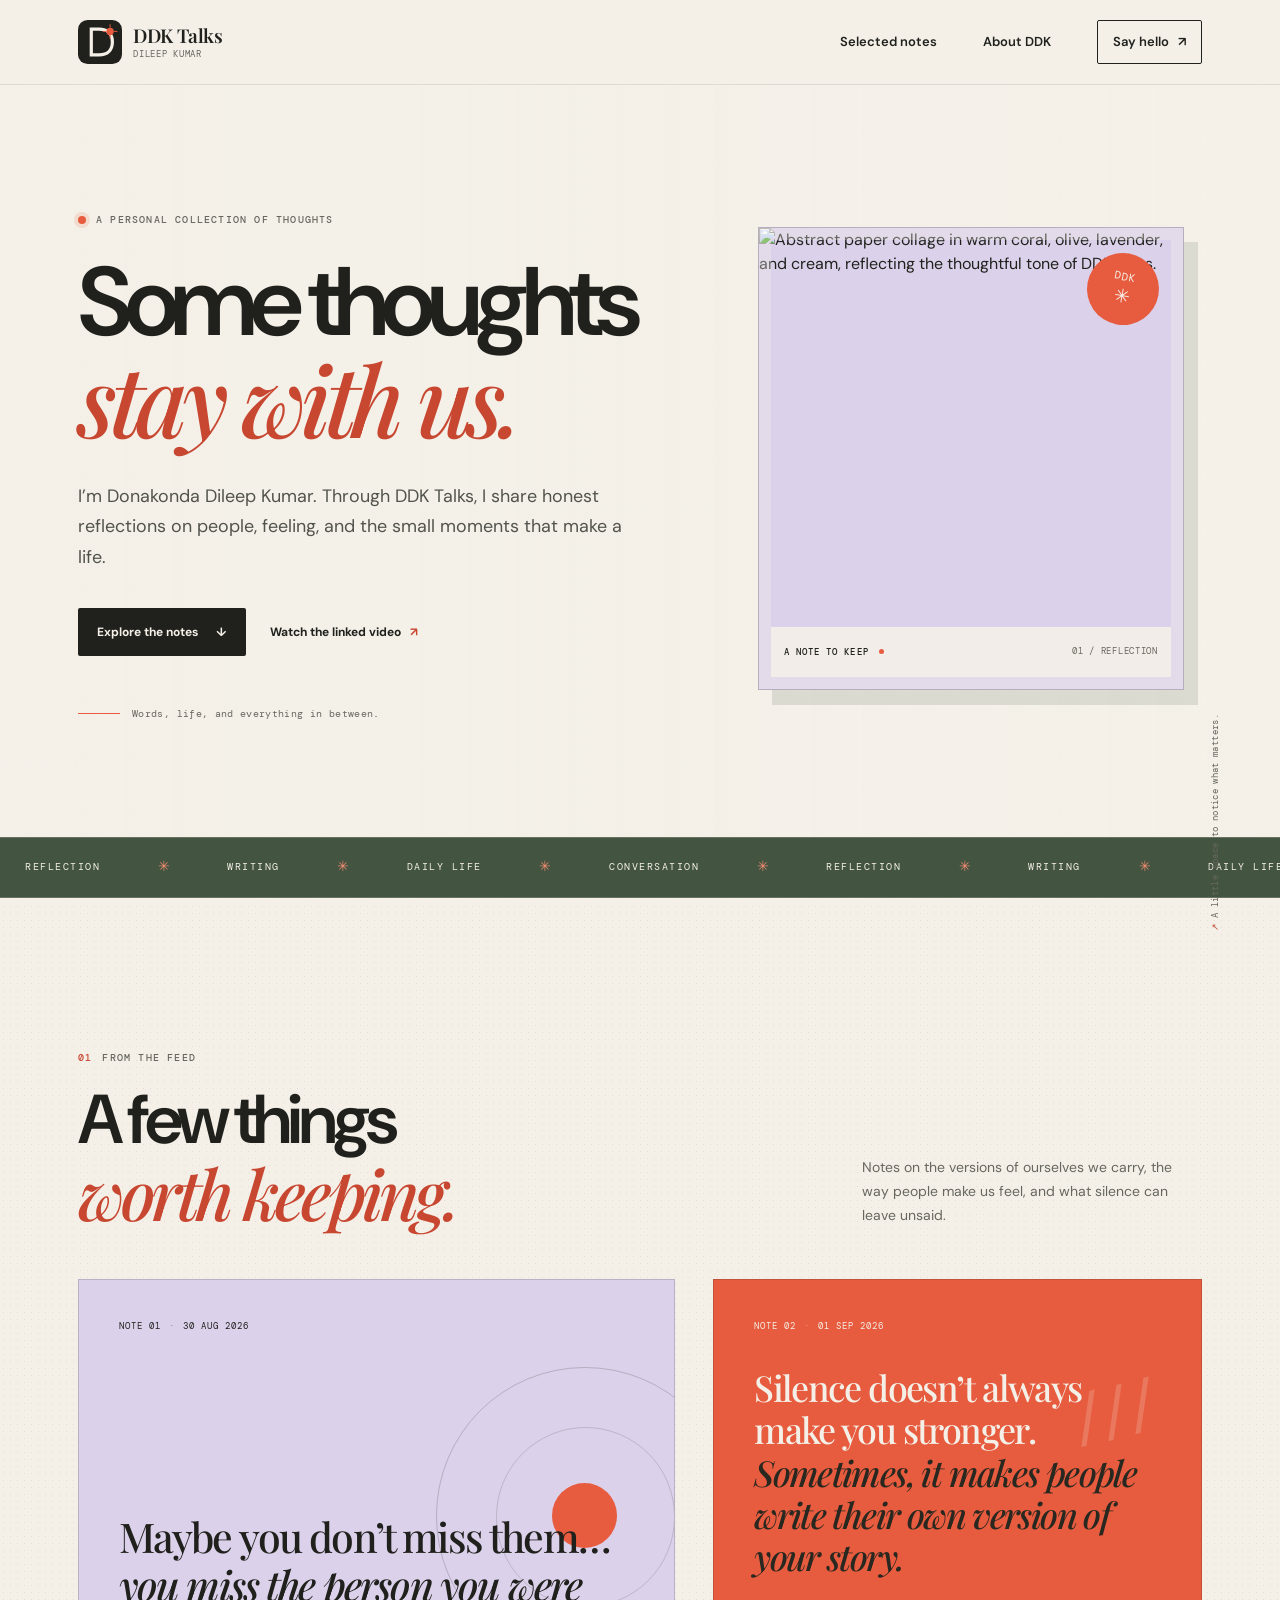
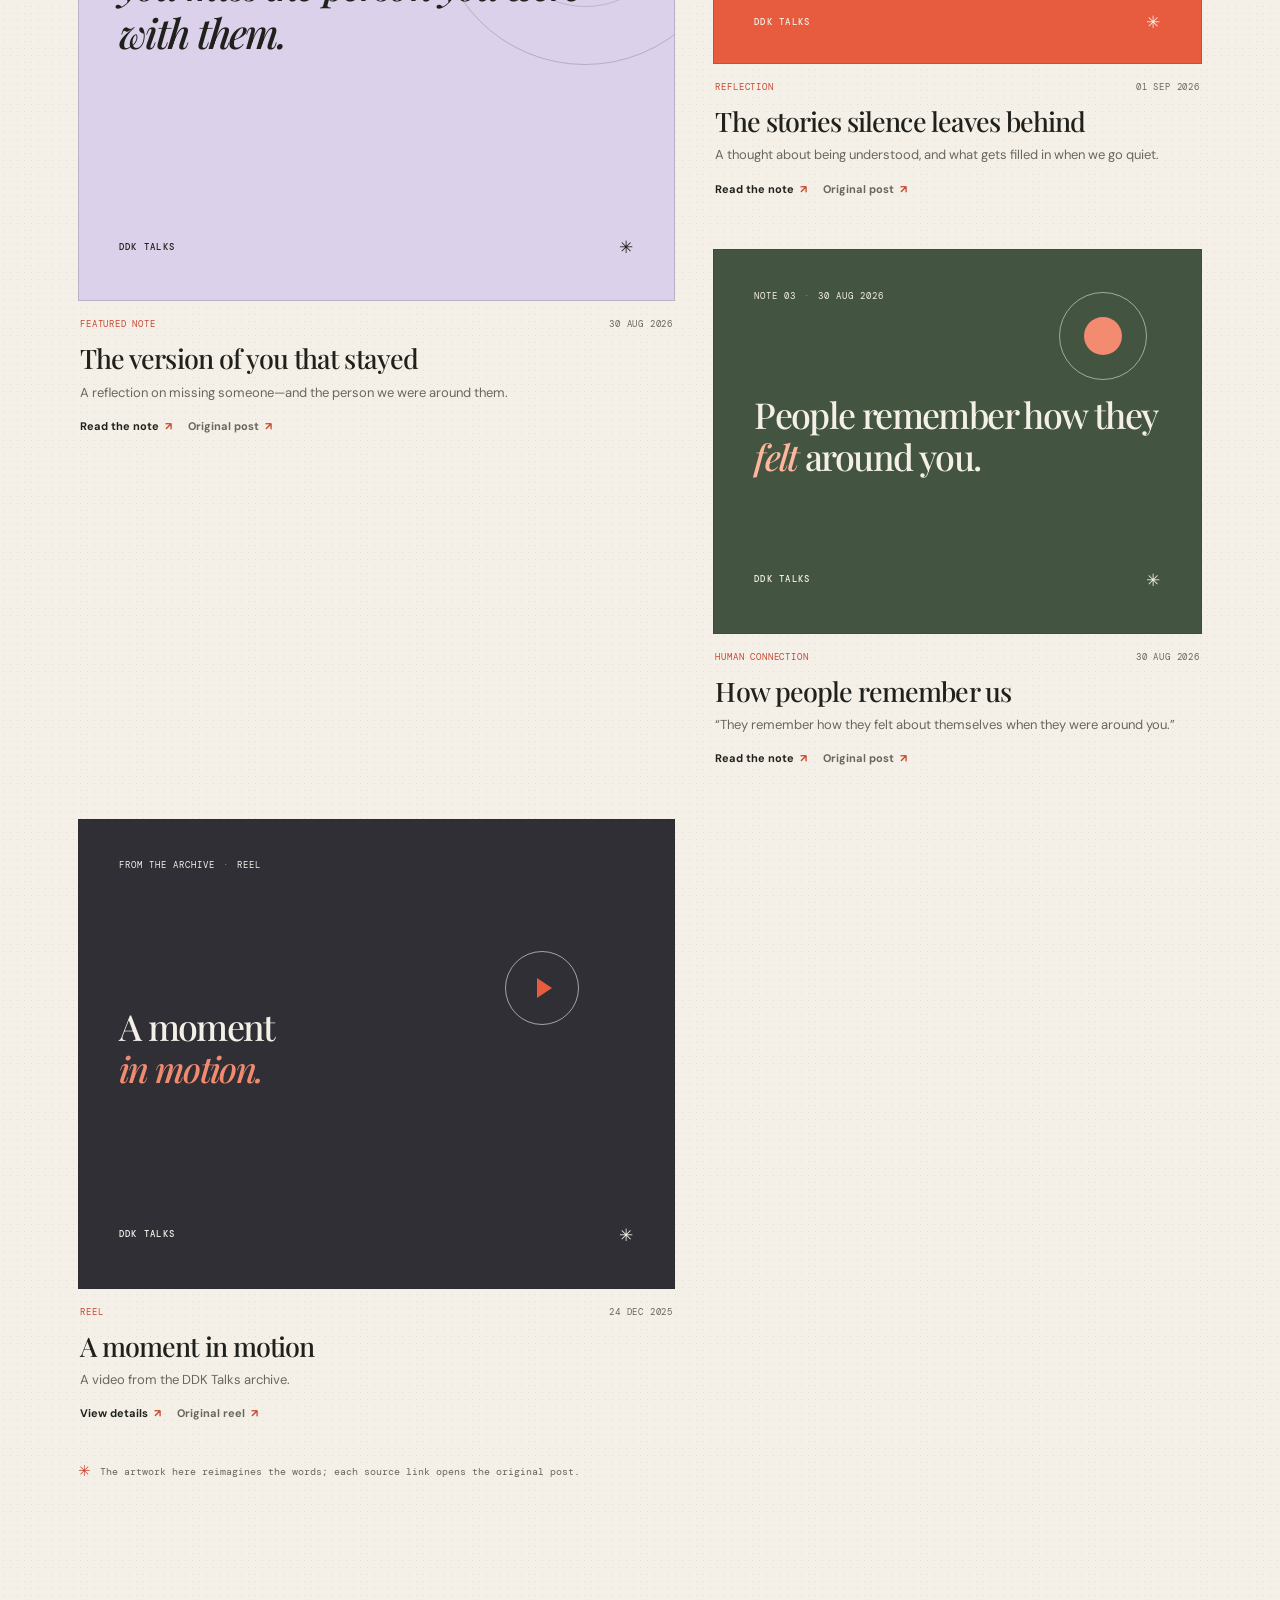
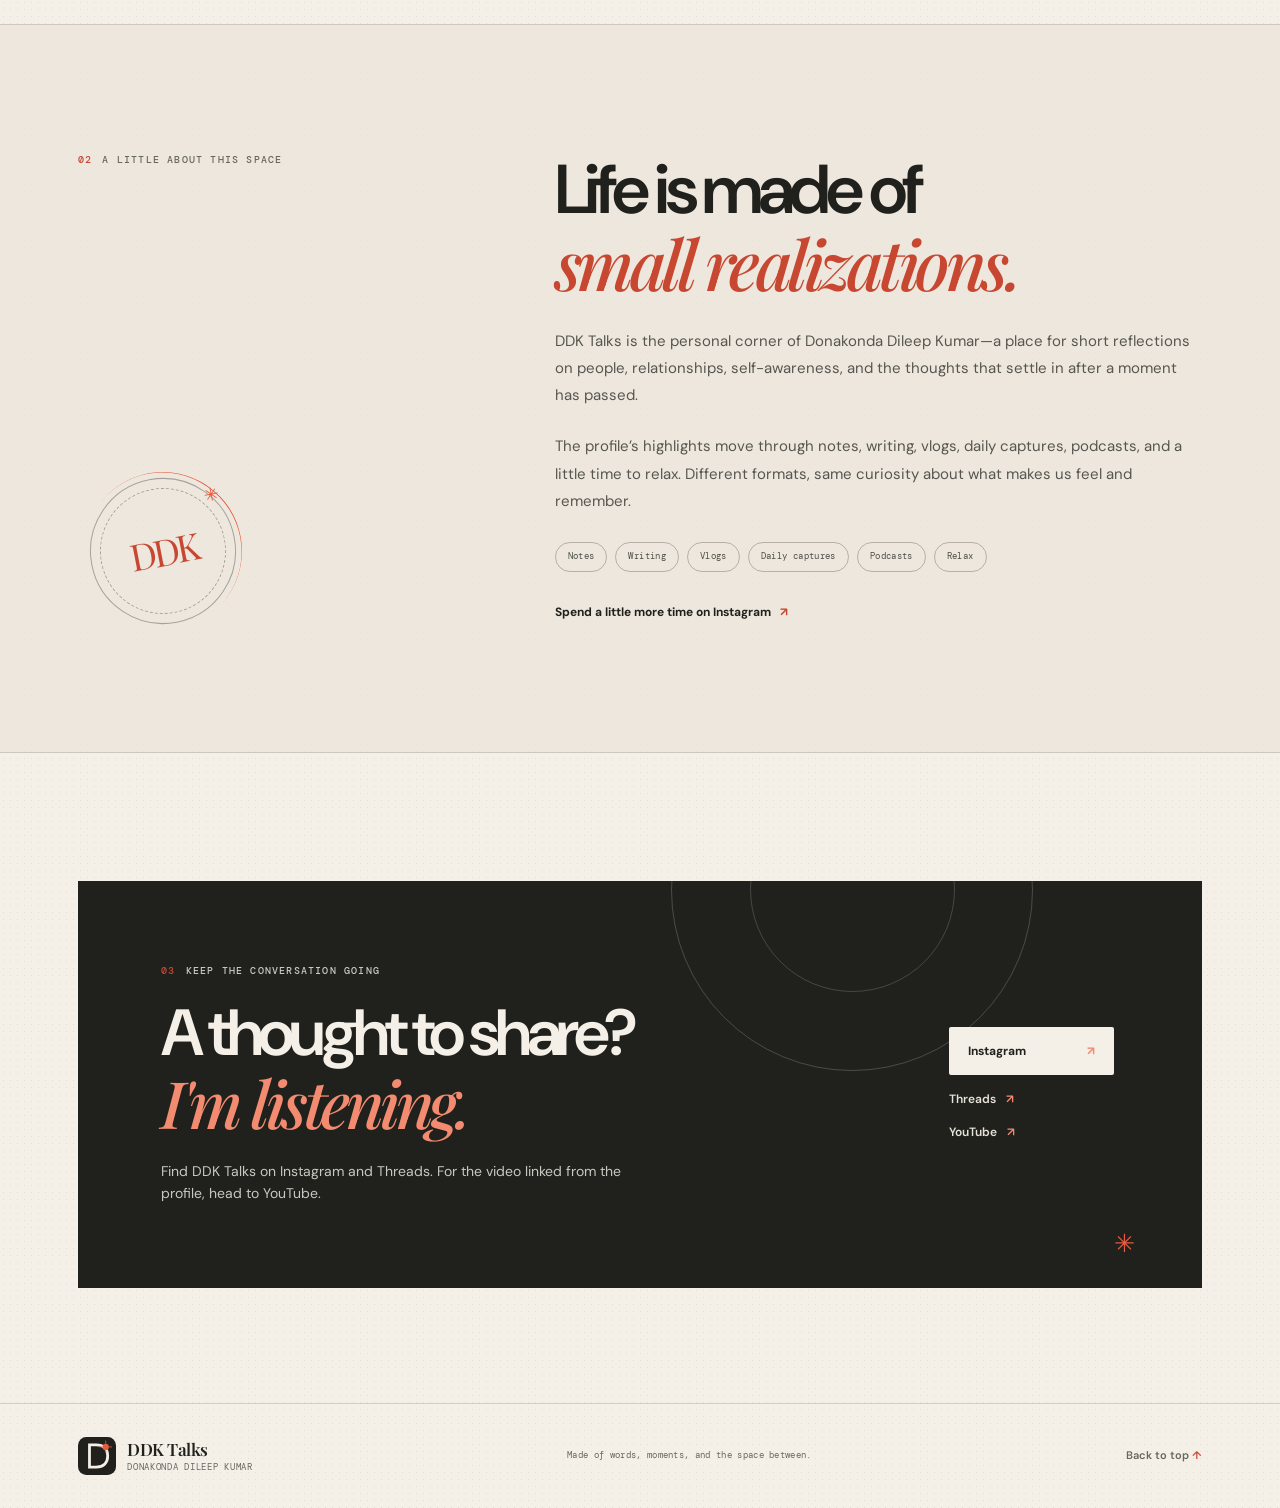
==== index.html @ aa31a63f "Initial portfolio site" ====
<!doctype html>
<html lang="en">
  <head>
    <meta charset="utf-8" />
    <meta name="viewport" content="width=device-width, initial-scale=1" />
    <meta name="theme-color" content="#f4f0e8" />
    <title>DDK Talks | Dileep Kumar — Notes on Life</title>
    <meta name="description" content="A personal collection of reflections, visual notes, everyday moments, and conversations by Donakonda Dileep Kumar of DDK Talks." />
    <meta name="keywords" content="DDK Talks, Dileep Kumar, reflective writing, life notes, personal stories" />
    <meta property="og:type" content="website" />
    <meta property="og:site_name" content="DDK Talks" />
    <meta property="og:title" content="DDK Talks | Dileep Kumar — Notes on Life" />
    <meta property="og:description" content="A personal collection of reflections, visual notes, everyday moments, and conversations by Donakonda Dileep Kumar." />
    <meta name="twitter:card" content="summary" />
    <link rel="icon" href="/assets/ddk-mark.svg" type="image/svg+xml" />
    <link rel="preconnect" href="https://fonts.googleapis.com" />
    <link rel="preconnect" href="https://fonts.gstatic.com" crossorigin />
    <link href="https://fonts.googleapis.com/css2?family=DM+Mono:wght@400;500&family=DM+Sans:wght@400;500;600;700&family=Playfair+Display:ital,wght@0,500;0,600;1,500;1,600&display=swap" rel="stylesheet" />
    <link rel="stylesheet" href="/styles.css" />
    <script src="/main.js" defer></script>
  </head>
  <body>
    <a class="skip-link" href="#main-content">Skip to content</a>

    <header class="site-header">
      <div class="site-header__inner page-wrap">
        <a class="brand" href="#top" aria-label="DDK Talks home">
          <img class="brand__mark" src="/assets/ddk-mark.svg" width="44" height="44" alt="" />
          <span class="brand__copy">
            <span class="brand__name">DDK Talks</span>
            <span class="brand__byline">Dileep Kumar</span>
          </span>
        </a>

        <button class="menu-toggle" type="button" aria-expanded="false" aria-controls="primary-navigation" aria-label="Open navigation">
          <span></span><span></span>
        </button>

        <nav class="primary-nav" id="primary-navigation" aria-label="Main navigation">
          <a href="#notes">Selected notes</a>
          <a href="#about">About DDK</a>
          <a class="primary-nav__contact" href="#contact">Say hello <span aria-hidden="true">↗</span></a>
        </nav>
      </div>
    </header>

    <main id="main-content">
      <section class="hero page-wrap" id="top" aria-labelledby="hero-title">
        <div class="hero__copy">
          <p class="eyebrow"><span class="eyebrow__mark" aria-hidden="true"></span> A personal collection of thoughts</p>
          <h1 id="hero-title">Some thoughts<br /><em>stay with us.</em></h1>
          <p class="hero__intro">I’m Donakonda Dileep Kumar. Through DDK Talks, I share honest reflections on people, feeling, and the small moments that make a life.</p>
          <div class="hero__actions">
            <a class="button button--dark" href="#notes">Explore the notes <span aria-hidden="true">↓</span></a>
            <a class="text-link" href="https://youtu.be/6BB3YRtzRxE?si=M79OpawjUB7ZJHTc" target="_blank" rel="noopener noreferrer">Watch the linked video <span aria-hidden="true">↗</span></a>
          </div>
          <div class="hero__signature">
            <span class="signature-line" aria-hidden="true"></span>
            <span>Words, life, and everything in between.</span>
          </div>
        </div>

        <div class="hero__visual-wrap">
          <div class="hero__visual">
            <img src="/manus-storage/async-images/3La3ly0ax4lcet0MIAqnLv/image-1.webp" alt="Abstract paper collage in warm coral, olive, lavender, and cream, reflecting the thoughtful tone of DDK Talks." fetchpriority="high" />
            <div class="hero__visual-sticker" aria-hidden="true"><span>DDK</span><span>✳</span></div>
            <div class="hero__visual-caption">
              <span class="eyebrow">A NOTE TO KEEP</span>
              <span class="hero__caption-dot" aria-hidden="true"></span>
              <span>01 / REFLECTION</span>
            </div>
          </div>
          <p class="hero__aside-note"><span aria-hidden="true">↗</span> A little space to notice what matters.</p>
        </div>
      </section>

      <div class="word-strip" aria-label="Themes from the DDK Talks profile">
        <div class="word-strip__track">
          <span>REFLECTION</span><i aria-hidden="true">✳</i><span>WRITING</span><i aria-hidden="true">✳</i><span>DAILY LIFE</span><i aria-hidden="true">✳</i><span>CONVERSATION</span><i aria-hidden="true">✳</i><span>REFLECTION</span><i aria-hidden="true">✳</i><span>WRITING</span><i aria-hidden="true">✳</i><span>DAILY LIFE</span><i aria-hidden="true">✳</i><span>CONVERSATION</span><i aria-hidden="true">✳</i>
        </div>
      </div>

      <section class="notes-section page-wrap" id="notes" aria-labelledby="notes-title">
        <div class="section-heading">
          <div>
            <p class="eyebrow"><span class="eyebrow__index">01</span> From the feed</p>
            <h2 id="notes-title">A few things<br /><em>worth keeping.</em></h2>
          </div>
          <p class="section-heading__note">Notes on the versions of ourselves we carry, the way people make us feel, and what silence can leave unsaid.</p>
        </div>

        <div class="work-grid">
          <article class="work-card work-card--featured" aria-labelledby="work-title-1">
            <button class="work-card__open" type="button" data-work="0" aria-haspopup="dialog" aria-label="Open the featured reflection, The version of you that stayed">
              <span class="work-art work-art--lavender">
                <span class="work-art__eyebrow">NOTE 01 <span>·</span> 30 AUG 2026</span>
                <span class="work-art__orbit" aria-hidden="true"></span>
                <span class="work-art__quote">Maybe you don’t miss them… <em>you miss the person you were with them.</em></span>
                <span class="work-art__signature">DDK TALKS <span aria-hidden="true">✳</span></span>
              </span>
            </button>
            <div class="work-card__body">
              <div class="work-card__meta"><span>FEATURED NOTE</span><time datetime="2026-08-30">30 Aug 2026</time></div>
              <h3 id="work-title-1">The version of you that stayed</h3>
              <p>A reflection on missing someone—and the person we were around them.</p>
              <div class="work-card__links">
                <button class="inline-action" type="button" data-work="0" aria-haspopup="dialog">Read the note <span aria-hidden="true">↗</span></button>
                <a href="https://www.instagram.com/ddktalks/p/DcsfGdbEa5o/" target="_blank" rel="noopener noreferrer">Original post <span aria-hidden="true">↗</span></a>
              </div>
            </div>
          </article>

          <article class="work-card" aria-labelledby="work-title-2">
            <button class="work-card__open" type="button" data-work="1" aria-haspopup="dialog" aria-label="Open reflection, The stories silence leaves behind">
              <span class="work-art work-art--coral">
                <span class="work-art__eyebrow">NOTE 02 <span>·</span> 01 SEP 2026</span>
                <span class="work-art__slashes" aria-hidden="true">///</span>
                <span class="work-art__quote">Silence doesn’t always make you stronger. <em>Sometimes, it makes people write their own version of your story.</em></span>
                <span class="work-art__signature">DDK TALKS <span aria-hidden="true">✳</span></span>
              </span>
            </button>
            <div class="work-card__body">
              <div class="work-card__meta"><span>REFLECTION</span><time datetime="2026-09-01">01 Sep 2026</time></div>
              <h3 id="work-title-2">The stories silence leaves behind</h3>
              <p>A thought about being understood, and what gets filled in when we go quiet.</p>
              <div class="work-card__links">
                <button class="inline-action" type="button" data-work="1" aria-haspopup="dialog">Read the note <span aria-hidden="true">↗</span></button>
                <a href="https://www.instagram.com/ddktalks/p/DcvpqwTj8wJ/" target="_blank" rel="noopener noreferrer">Original post <span aria-hidden="true">↗</span></a>
              </div>
            </div>
          </article>

          <article class="work-card" aria-labelledby="work-title-3">
            <button class="work-card__open" type="button" data-work="2" aria-haspopup="dialog" aria-label="Open reflection, How people remember us">
              <span class="work-art work-art--olive">
                <span class="work-art__eyebrow">NOTE 03 <span>·</span> 30 AUG 2026</span>
                <span class="work-art__sun" aria-hidden="true"></span>
                <span class="work-art__quote">People remember how they <em>felt</em> around you.</span>
                <span class="work-art__signature">DDK TALKS <span aria-hidden="true">✳</span></span>
              </span>
            </button>
            <div class="work-card__body">
              <div class="work-card__meta"><span>HUMAN CONNECTION</span><time datetime="2026-08-30">30 Aug 2026</time></div>
              <h3 id="work-title-3">How people remember us</h3>
              <p>“They remember how they felt about themselves when they were around you.”</p>
              <div class="work-card__links">
                <button class="inline-action" type="button" data-work="2" aria-haspopup="dialog">Read the note <span aria-hidden="true">↗</span></button>
                <a href="https://www.instagram.com/ddktalks/p/DcsMGT0kZho/" target="_blank" rel="noopener noreferrer">Original post <span aria-hidden="true">↗</span></a>
              </div>
            </div>
          </article>

          <article class="work-card work-card--reel" aria-labelledby="work-title-4">
            <button class="work-card__open" type="button" data-work="3" aria-haspopup="dialog" aria-label="Open DDK Talks reel from December 24, 2025">
              <span class="work-art work-art--night">
                <span class="work-art__eyebrow">FROM THE ARCHIVE <span>·</span> REEL</span>
                <span class="reel-mark" aria-hidden="true"><span></span></span>
                <span class="work-art__quote">A moment<br /><em>in motion.</em></span>
                <span class="work-art__signature">DDK TALKS <span aria-hidden="true">✳</span></span>
              </span>
            </button>
            <div class="work-card__body">
              <div class="work-card__meta"><span>REEL</span><time datetime="2025-12-24">24 Dec 2025</time></div>
              <h3 id="work-title-4">A moment in motion</h3>
              <p>A video from the DDK Talks archive.</p>
              <div class="work-card__links">
                <button class="inline-action" type="button" data-work="3" aria-haspopup="dialog">View details <span aria-hidden="true">↗</span></button>
                <a href="https://www.instagram.com/ddktalks/reel/DSp19mnDyZv/" target="_blank" rel="noopener noreferrer">Original reel <span aria-hidden="true">↗</span></a>
              </div>
            </div>
          </article>
        </div>
        <p class="notes-footnote"><span aria-hidden="true">✳</span> The artwork here reimagines the words; each source link opens the original post.</p>
      </section>

      <section class="about-section" id="about" aria-labelledby="about-title">
        <div class="about-section__inner page-wrap">
          <div class="about-section__label">
            <p class="eyebrow"><span class="eyebrow__index">02</span> A little about this space</p>
            <div class="about-stamp" aria-hidden="true"><span>DDK</span><i>✳</i></div>
          </div>
          <div class="about-section__copy">
            <h2 id="about-title">Life is made of<br /><em>small realizations.</em></h2>
            <p>DDK Talks is the personal corner of Donakonda Dileep Kumar—a place for short reflections on people, relationships, self-awareness, and the thoughts that settle in after a moment has passed.</p>
            <p>The profile’s highlights move through notes, writing, vlogs, daily captures, podcasts, and a little time to relax. Different formats, same curiosity about what makes us feel and remember.</p>
            <div class="topic-list" aria-label="Topics and formats from the profile">
              <span>Notes</span><span>Writing</span><span>Vlogs</span><span>Daily captures</span><span>Podcasts</span><span>Relax</span>
            </div>
            <a class="text-link text-link--dark" href="https://www.instagram.com/ddktalks/" target="_blank" rel="noopener noreferrer">Spend a little more time on Instagram <span aria-hidden="true">↗</span></a>
          </div>
        </div>
      </section>

      <section class="contact-section page-wrap" id="contact" aria-labelledby="contact-title">
        <div class="contact-section__card">
          <div class="contact-section__decor" aria-hidden="true"><span>✳</span></div>
          <div class="contact-section__copy">
            <p class="eyebrow"><span class="eyebrow__index">03</span> Keep the conversation going</p>
            <h2 id="contact-title">A thought to share?<br /><em>I'm listening.</em></h2>
            <p>Find DDK Talks on Instagram and Threads. For the video linked from the profile, head to YouTube.</p>
          </div>
          <div class="contact-section__links">
            <a class="button button--paper" href="https://www.instagram.com/ddktalks/" target="_blank" rel="noopener noreferrer">Instagram <span aria-hidden="true">↗</span></a>
            <a href="https://www.threads.com/@ddktalks" target="_blank" rel="noopener noreferrer">Threads <span aria-hidden="true">↗</span></a>
            <a href="https://youtu.be/6BB3YRtzRxE?si=M79OpawjUB7ZJHTc" target="_blank" rel="noopener noreferrer">YouTube <span aria-hidden="true">↗</span></a>
          </div>
        </div>
      </section>
    </main>

    <footer class="site-footer page-wrap">
      <a class="brand brand--footer" href="#top" aria-label="DDK Talks, back to top">
        <img class="brand__mark" src="/assets/ddk-mark.svg" width="38" height="38" alt="" />
        <span class="brand__copy"><span class="brand__name">DDK Talks</span><span class="brand__byline">Donakonda Dileep Kumar</span></span>
      </a>
      <p>Made of words, moments, and the space between.</p>
      <a class="back-to-top" href="#top">Back to top <span aria-hidden="true">↑</span></a>
    </footer>

    <dialog class="work-dialog" id="work-dialog" aria-labelledby="dialog-title">
      <div class="work-dialog__top">
        <p class="eyebrow" id="dialog-kicker">FROM THE DDK TALKS FEED</p>
        <button class="dialog-close" type="button" id="dialog-close" aria-label="Close details">×</button>
      </div>
      <div class="work-dialog__content">
        <div class="dialog-art work-art--lavender" id="dialog-art" aria-hidden="true">
          <span class="work-art__eyebrow" id="dialog-art-meta">DDK TALKS</span>
          <span class="work-art__quote" id="dialog-art-quote"></span>
          <span class="work-art__signature">DDK TALKS <span>✳</span></span>
        </div>
        <div class="work-dialog__copy">
          <p class="eyebrow" id="dialog-date"></p>
          <h2 id="dialog-title"></h2>
          <p id="dialog-description"></p>
          <a class="button button--dark" id="dialog-source" href="#" target="_blank" rel="noopener noreferrer">Open original <span aria-hidden="true">↗</span></a>
        </div>
      </div>
    </dialog>
  </body>
</html>
---- styles.css ----
@import url('https://fonts.googleapis.com/css2?family=DM+Mono:wght@400;500&family=DM+Sans:wght@400;500;600;700&family=Playfair+Display:ital,wght@0,500;0,600;1,500;1,600&display=swap');

:root {
  color-scheme: light;
  --paper: #f4f0e8;
  --paper-deep: #ebe5db;
  --ink: #20211d;
  --muted: #68675f;
  --line: rgba(32, 33, 29, 0.16);
  --coral: #e75b3e;
  --coral-deep: #c84731;
  --lavender: #dbd1ea;
  --olive: #435441;
  --serif: 'Playfair Display', Georgia, serif;
  --sans: 'DM Sans', Arial, sans-serif;
  --mono: 'DM Mono', 'Courier New', monospace;
  --page-width: 1440px;
}

* { box-sizing: border-box; }
html { scroll-behavior: smooth; scroll-padding-top: 92px; }
body {
  margin: 0;
  color: var(--ink);
  background-color: var(--paper);
  background-image: radial-gradient(rgba(32, 33, 29, 0.085) 0.55px, transparent 0.55px);
  background-size: 7px 7px;
  font-family: var(--sans);
  font-size: 16px;
  line-height: 1.55;
  -webkit-font-smoothing: antialiased;
}
body::before {
  position: fixed;
  z-index: -1;
  inset: 0;
  background: linear-gradient(90deg, rgba(244, 240, 232, 0.86), rgba(244, 240, 232, 0.96));
  content: '';
  pointer-events: none;
}
a { color: inherit; text-decoration: none; }
button { color: inherit; font: inherit; }
img { display: block; max-width: 100%; }
::selection { color: var(--paper); background: var(--coral-deep); }

.page-wrap { width: min(var(--page-width), 100%); margin-inline: auto; padding-inline: clamp(22px, 6.1vw, 92px); }
.skip-link {
  position: fixed; z-index: 100; top: 12px; left: 12px; padding: 10px 16px;
  transform: translateY(-160%); border-radius: 4px; color: var(--paper); background: var(--ink);
}
.skip-link:focus { transform: translateY(0); }
:focus-visible { outline: 3px solid var(--coral); outline-offset: 4px; }

.site-header { position: sticky; z-index: 20; top: 0; border-bottom: 1px solid rgba(32, 33, 29, 0.1); background: rgba(244, 240, 232, 0.92); backdrop-filter: blur(12px); }
.site-header__inner { display: flex; min-height: 84px; align-items: center; justify-content: space-between; gap: 24px; }
.brand { display: inline-flex; align-items: center; gap: 11px; min-width: 170px; }
.brand__mark { width: 44px; height: 44px; flex: 0 0 auto; }
.brand__copy { display: grid; gap: 0; line-height: 1.18; }
.brand__name { font-family: var(--serif); font-size: 19px; font-weight: 600; letter-spacing: -0.03em; }
.brand__byline { margin-top: 3px; color: var(--muted); font-family: var(--mono); font-size: 9px; letter-spacing: 0.08em; text-transform: uppercase; }
.primary-nav { display: flex; align-items: center; gap: clamp(23px, 3.6vw, 52px); font-size: 13px; font-weight: 600; }
.primary-nav a { transition: color 160ms ease; }
.primary-nav a:hover, .primary-nav a:focus-visible { color: var(--coral-deep); }
.primary-nav__contact { display: inline-flex; align-items: center; gap: 9px; padding: 11px 15px; border: 1px solid var(--ink); border-radius: 2px; }
.primary-nav__contact:hover { color: var(--paper) !important; background: var(--ink); }
.menu-toggle { display: none; }

.eyebrow { display: flex; align-items: center; gap: 10px; margin: 0; color: var(--muted); font-family: var(--mono); font-size: 10px; font-weight: 500; letter-spacing: 0.12em; line-height: 1.4; text-transform: uppercase; }
.eyebrow__mark { width: 8px; height: 8px; border-radius: 50%; background: var(--coral); box-shadow: 0 0 0 4px rgba(231, 91, 62, 0.14); }
.eyebrow__index { color: var(--coral-deep); }
.hero { display: grid; grid-template-columns: minmax(0, 1.13fr) minmax(320px, 0.87fr); align-items: center; gap: clamp(48px, 8vw, 120px); padding-top: clamp(74px, 10vw, 140px); padding-bottom: clamp(75px, 9vw, 124px); }
.hero__copy { max-width: 720px; }
.hero h1 { margin: 27px 0 27px; font-size: clamp(58px, 7.6vw, 108px); font-weight: 600; letter-spacing: -0.075em; line-height: 0.99; }
.hero h1 em, h2 em { color: var(--coral-deep); font-family: var(--serif); font-weight: 500; letter-spacing: -0.065em; }
.hero__intro { max-width: 550px; margin: 0; color: #52534c; font-size: clamp(16px, 1.4vw, 19px); line-height: 1.72; }
.hero__actions { display: flex; align-items: center; flex-wrap: wrap; gap: 24px; margin-top: 35px; }
.button { display: inline-flex; min-height: 48px; align-items: center; justify-content: center; gap: 18px; padding: 12px 18px; border: 1px solid transparent; border-radius: 2px; font-size: 12px; font-weight: 700; transition: transform 160ms ease, background-color 160ms ease, color 160ms ease; }
.button:hover { transform: translateY(-2px); }
.button--dark { color: var(--paper); background: var(--ink); }
.button--dark:hover { background: var(--coral-deep); }
.button--paper { color: var(--ink); background: var(--paper); }
.button--paper:hover { background: var(--lavender); }
.text-link { display: inline-flex; align-items: center; gap: 9px; color: var(--ink); font-size: 12px; font-weight: 700; }
.text-link span, .work-card__links span { color: var(--coral-deep); }
.text-link:hover { text-decoration: underline; text-decoration-color: var(--coral); text-underline-offset: 5px; }
.hero__signature { display: flex; align-items: center; gap: 12px; margin-top: 50px; color: var(--muted); font-family: var(--mono); font-size: 10px; letter-spacing: 0.035em; }
.signature-line { width: 42px; height: 1px; background: var(--coral); }
.hero__visual-wrap { position: relative; width: 100%; max-width: 530px; justify-self: end; padding: 0 18px 18px 0; }
.hero__visual { position: relative; overflow: hidden; aspect-ratio: 0.92; border: 1px solid rgba(32, 33, 29, 0.2); background: var(--lavender); box-shadow: 14px 15px 0 rgba(67, 84, 65, 0.14); }
.hero__visual::after { position: absolute; inset: 0; border: 12px solid rgba(244, 240, 232, 0.34); content: ''; pointer-events: none; }
.hero__visual img { width: 100%; height: 100%; object-fit: cover; }
.hero__visual-sticker { position: absolute; top: 25px; right: 24px; display: flex; width: 72px; height: 72px; flex-direction: column; align-items: center; justify-content: center; border-radius: 50%; color: var(--paper); background: var(--coral); font-family: var(--mono); font-size: 11px; line-height: 1.35; transform: rotate(10deg); }
.hero__visual-sticker span:last-child { font-size: 19px; }
.hero__visual-caption { position: absolute; right: 12px; bottom: 12px; left: 12px; display: flex; min-height: 50px; align-items: center; gap: 10px; padding: 10px 13px; color: var(--ink); background: rgba(244, 240, 232, 0.94); }
.hero__visual-caption .eyebrow { color: var(--ink); font-size: 9px; }
.hero__visual-caption > span:last-child { margin-left: auto; color: var(--muted); font-family: var(--mono); font-size: 9px; letter-spacing: 0.08em; }
.hero__caption-dot { width: 5px; height: 5px; border-radius: 50%; background: var(--coral); }
.hero__aside-note { position: absolute; right: -7px; bottom: -29px; color: var(--muted); font-family: var(--mono); font-size: 9px; letter-spacing: 0.04em; transform: rotate(-90deg); transform-origin: right top; }
.hero__aside-note span { color: var(--coral-deep); }

.word-strip { overflow: hidden; border-block: 1px solid rgba(244, 240, 232, 0.2); color: var(--paper); background: var(--olive); }
.word-strip__track { display: flex; width: max-content; min-height: 59px; align-items: center; gap: clamp(25px, 4.5vw, 66px); padding-inline: 25px; }
.word-strip__track span { font-family: var(--mono); font-size: 10px; letter-spacing: 0.15em; white-space: nowrap; }
.word-strip__track i { color: #f28b70; font-size: 14px; font-style: normal; }

.notes-section { padding-top: clamp(95px, 12vw, 158px); padding-bottom: clamp(90px, 11vw, 144px); }
.section-heading { display: flex; align-items: end; justify-content: space-between; gap: 40px; margin-bottom: 46px; }
.section-heading h2, .about-section h2, .contact-section h2 { margin: 18px 0 0; font-size: clamp(45px, 5.4vw, 74px); font-weight: 600; letter-spacing: -0.07em; line-height: 1.05; }
.section-heading__note { width: min(340px, 32%); margin: 0 0 6px; color: var(--muted); font-size: 14px; line-height: 1.7; }
.work-grid { display: grid; grid-template-columns: minmax(0, 1.1fr) minmax(0, 0.9fr); align-items: start; gap: clamp(28px, 4vw, 54px) clamp(22px, 3vw, 40px); }
.work-card { min-width: 0; }
.work-card--featured { grid-row: span 2; }
.work-card__open { display: block; width: 100%; padding: 0; border: 0; background: transparent; text-align: left; cursor: pointer; }
.work-art { position: relative; display: flex; min-height: 290px; overflow: hidden; flex-direction: column; justify-content: space-between; aspect-ratio: 1.27; padding: clamp(23px, 3.1vw, 42px); border: 1px solid rgba(32, 33, 29, 0.18); transition: transform 220ms ease, box-shadow 220ms ease; }
.work-card__open:hover .work-art { transform: translateY(-4px) rotate(-0.35deg); box-shadow: 0 13px 25px rgba(32, 33, 29, 0.11); }
.work-card--featured .work-art { min-height: 430px; aspect-ratio: 0.96; }
.work-art__eyebrow { position: relative; z-index: 1; display: flex; align-items: center; gap: 8px; font-family: var(--mono); font-size: 9px; letter-spacing: 0.11em; }
.work-art__eyebrow span { opacity: 0.55; }
.work-art__quote { position: relative; z-index: 1; display: block; max-width: 520px; margin-block: auto; padding-block: 32px; font-family: var(--serif); font-size: clamp(28px, 3.2vw, 48px); font-weight: 500; letter-spacing: -0.045em; line-height: 1.18; }
.work-card:not(.work-card--featured) .work-art__quote { font-size: clamp(27px, 2.8vw, 41px); }
.work-art__quote em { font-weight: 500; }
.work-art__signature { position: relative; z-index: 1; display: flex; align-items: center; justify-content: space-between; font-family: var(--mono); font-size: 9px; font-weight: 500; letter-spacing: 0.14em; }
.work-art__signature span { font-size: 17px; }
.work-art--lavender { color: var(--ink); background: var(--lavender); }
.work-art--lavender .work-art__orbit { position: absolute; top: 14%; right: -10%; width: 50%; aspect-ratio: 1; border: 1px solid rgba(32, 33, 29, 0.2); border-radius: 50%; }
.work-art--lavender .work-art__orbit::before, .work-art--lavender .work-art__orbit::after { position: absolute; top: 20%; left: 20%; width: 60%; aspect-ratio: 1; border: 1px solid rgba(32, 33, 29, 0.16); border-radius: 50%; content: ''; }
.work-art--lavender .work-art__orbit::after { top: 39%; left: 39%; width: 22%; border: 0; background: var(--coral); }
.work-art--coral { color: var(--paper); background: var(--coral); }
.work-art--coral .work-art__quote em { color: #292820; font-style: italic; }
.work-art__slashes { position: absolute; top: 22%; right: 10%; color: rgba(244, 240, 232, 0.2); font-family: var(--mono); font-size: 62px; letter-spacing: -0.15em; transform: rotate(-14deg); }
.work-art--olive { color: var(--paper); background: var(--olive); }
.work-art--olive .work-art__quote em { color: #ffb69e; }
.work-art__sun { position: absolute; top: 11%; right: 11%; width: 88px; aspect-ratio: 1; border: 1px solid rgba(244, 240, 232, 0.55); border-radius: 50%; }
.work-art__sun::after { position: absolute; top: 24px; left: 24px; width: 38px; aspect-ratio: 1; border-radius: 50%; background: #f28b70; content: ''; }
.work-art--night { color: var(--paper); background: #302f36; }
.work-art--night .work-art__quote { font-size: clamp(30px, 3.4vw, 49px); }
.work-art--night .work-art__quote em { color: #f18b70; }
.reel-mark { position: absolute; top: 28%; right: 16%; display: grid; width: 74px; aspect-ratio: 1; place-items: center; border: 1px solid rgba(244, 240, 232, 0.6); border-radius: 50%; }
.reel-mark span { width: 0; height: 0; margin-left: 5px; border-top: 10px solid transparent; border-bottom: 10px solid transparent; border-left: 15px solid var(--coral); }
.work-card__body { padding: 17px 2px 0; }
.work-card__meta { display: flex; align-items: center; justify-content: space-between; gap: 12px; color: var(--muted); font-family: var(--mono); font-size: 9px; letter-spacing: 0.09em; text-transform: uppercase; }
.work-card__meta span { color: var(--coral-deep); }
.work-card__body h3 { margin: 10px 0 6px; font-family: var(--serif); font-size: clamp(22px, 2.1vw, 29px); font-weight: 500; letter-spacing: -0.035em; line-height: 1.24; }
.work-card__body > p { max-width: 500px; margin: 0; color: var(--muted); font-size: 13px; line-height: 1.65; }
.work-card__links { display: flex; align-items: center; flex-wrap: wrap; gap: 16px; margin-top: 15px; font-size: 11px; font-weight: 700; }
.work-card__links a, .inline-action { display: inline-flex; align-items: center; gap: 6px; }
.work-card__links a { color: var(--muted); }
.work-card__links a:hover, .inline-action:hover { color: var(--coral-deep); text-decoration: underline; text-underline-offset: 4px; }
.inline-action { padding: 0; border: 0; background: none; font-size: 11px; font-weight: 700; cursor: pointer; }
.notes-footnote { display: flex; align-items: center; gap: 9px; margin: 38px 0 0; color: var(--muted); font-family: var(--mono); font-size: 10px; }
.notes-footnote span { color: var(--coral-deep); font-size: 15px; }

.about-section { padding-block: clamp(84px, 10vw, 135px); border-block: 1px solid var(--line); background: rgba(235, 229, 219, 0.75); }
.about-section__inner { display: grid; grid-template-columns: 0.7fr 1.3fr; align-items: start; gap: clamp(38px, 10vw, 150px); }
.about-section__label { display: flex; min-height: 100%; flex-direction: column; justify-content: space-between; }
.about-stamp { position: relative; display: grid; width: 146px; aspect-ratio: 1; place-items: center; margin: 54px 0 0 12px; border: 1px solid rgba(32, 33, 29, 0.35); border-radius: 50%; color: var(--coral-deep); font-family: var(--serif); font-size: 37px; letter-spacing: -0.1em; transform: rotate(-11deg); }
.about-stamp::before, .about-stamp::after { position: absolute; inset: 9px; border: 1px dashed rgba(32, 33, 29, 0.35); border-radius: 50%; content: ''; }
.about-stamp::after { inset: -7px; border: 0; border-top: 1px solid var(--coral); border-radius: 50%; transform: rotate(51deg); }
.about-stamp i { position: absolute; top: 12px; right: 10px; color: var(--coral); font-size: 18px; font-style: normal; }
.about-section__copy { max-width: 740px; }
.about-section__copy h2 { margin-top: 0; }
.about-section__copy > p { max-width: 680px; margin: 24px 0 0; color: #56564f; font-size: 15px; line-height: 1.82; }
.topic-list { display: flex; flex-wrap: wrap; gap: 8px; margin: 27px 0 27px; }
.topic-list span { padding: 7px 12px; border: 1px solid rgba(32, 33, 29, 0.28); border-radius: 999px; color: #4d4e47; font-family: var(--mono); font-size: 9px; letter-spacing: 0.04em; }
.text-link--dark { margin-top: 4px; }

.contact-section { padding-top: clamp(82px, 10vw, 136px); padding-bottom: clamp(78px, 9vw, 122px); }
.contact-section__card { position: relative; display: flex; min-height: 340px; align-items: center; justify-content: space-between; gap: 50px; overflow: hidden; padding: clamp(32px, 6.5vw, 88px); color: var(--paper); background: var(--ink); }
.contact-section__card::before { position: absolute; top: -172px; right: 15%; width: 360px; aspect-ratio: 1; border: 1px solid rgba(244, 240, 232, 0.2); border-radius: 50%; content: ''; }
.contact-section__card::after { position: absolute; top: -94px; right: calc(15% + 78px); width: 203px; aspect-ratio: 1; border: 1px solid rgba(244, 240, 232, 0.18); border-radius: 50%; content: ''; }
.contact-section__copy, .contact-section__links { position: relative; z-index: 1; }
.contact-section__copy .eyebrow { color: #c9c8bf; }
.contact-section__copy h2 { margin-top: 21px; font-size: clamp(43px, 5.1vw, 67px); }
.contact-section h2 em { color: #f28b70; }
.contact-section__copy > p:last-child { max-width: 460px; margin: 20px 0 0; color: #c9c8bf; font-size: 14px; }
.contact-section__links { display: flex; min-width: 170px; flex-direction: column; align-items: flex-start; gap: 15px; }
.contact-section__links > a:not(.button) { color: #e6e3d8; font-size: 12px; font-weight: 600; }
.contact-section__links > a:not(.button):hover { color: #f28b70; }
.contact-section__links > a span { padding-left: 7px; color: #f28b70; }
.contact-section__links .button { min-width: 165px; justify-content: space-between; }
.contact-section__decor { position: absolute; right: 6%; bottom: 24px; color: var(--coral); font-size: 25px; }
.site-footer { display: flex; min-height: 105px; align-items: center; justify-content: space-between; gap: 20px; border-top: 1px solid var(--line); }
.brand--footer { min-width: auto; }
.brand--footer .brand__mark { width: 38px; height: 38px; }
.brand--footer .brand__name { font-size: 17px; }
.site-footer > p { margin: 0; color: var(--muted); font-family: var(--mono); font-size: 9px; letter-spacing: 0.035em; text-align: center; }
.back-to-top { color: var(--muted); font-size: 11px; font-weight: 600; white-space: nowrap; }
.back-to-top span { color: var(--coral-deep); }
.back-to-top:hover { color: var(--ink); }

.work-dialog { width: min(870px, calc(100% - 30px)); max-width: none; max-height: min(90vh, 780px); padding: clamp(20px, 4vw, 38px); border: 1px solid rgba(32, 33, 29, 0.25); color: var(--ink); background: var(--paper); box-shadow: 0 25px 90px rgba(0, 0, 0, 0.24); }
.work-dialog::backdrop { background: rgba(22, 23, 21, 0.68); backdrop-filter: blur(4px); }
.work-dialog__top { display: flex; align-items: center; justify-content: space-between; gap: 18px; padding-bottom: 18px; border-bottom: 1px solid var(--line); }
.dialog-close { display: grid; width: 40px; height: 40px; place-items: center; border: 1px solid var(--line); border-radius: 50%; background: transparent; font-size: 27px; line-height: 1; cursor: pointer; }
.dialog-close:hover { color: var(--paper); background: var(--ink); }
.work-dialog__content { display: grid; grid-template-columns: minmax(0, 0.95fr) minmax(0, 1.05fr); align-items: center; gap: clamp(22px, 4vw, 44px); padding-top: 24px; }
.dialog-art { display: flex; min-height: 350px; flex-direction: column; justify-content: space-between; aspect-ratio: 0.92; padding: 28px; }
.dialog-art .work-art__quote { font-size: clamp(30px, 4vw, 48px); }
.work-dialog__copy h2 { margin: 12px 0 14px; font-family: var(--serif); font-size: clamp(29px, 4vw, 46px); font-weight: 500; letter-spacing: -0.05em; line-height: 1.13; }
.work-dialog__copy > p:not(.eyebrow) { margin: 0 0 22px; color: var(--muted); font-size: 14px; line-height: 1.75; }
.work-dialog__copy .eyebrow { color: var(--coral-deep); }
.work-dialog__copy .button { width: fit-content; }

@media (min-width: 1440px) {
  .hero h1 { font-size: 108px; }
}
@media (max-width: 900px) {
  .hero { grid-template-columns: minmax(0, 1fr) minmax(280px, 0.8fr); gap: 42px; }
  .hero h1 { font-size: clamp(57px, 8vw, 78px); }
  .section-heading { align-items: start; }
  .section-heading__note { width: 34%; margin-top: 47px; }
  .work-card--featured .work-art { min-height: 370px; }
  .work-art { min-height: 260px; }
  .work-art__quote { font-size: clamp(27px, 4vw, 37px); }
  .contact-section__card { align-items: flex-start; flex-direction: column; gap: 30px; }
  .contact-section__links { flex-direction: row; flex-wrap: wrap; align-items: center; }
}
@media (max-width: 700px) {
  html { scroll-padding-top: 74px; }
  .site-header__inner { min-height: 72px; }
  .menu-toggle { display: flex; width: 42px; height: 42px; flex-direction: column; align-items: center; justify-content: center; gap: 6px; border: 1px solid var(--line); background: var(--paper); cursor: pointer; }
  .menu-toggle span { width: 17px; height: 1px; background: var(--ink); transition: transform 160ms ease; }
  .menu-toggle[aria-expanded="true"] span:first-child { transform: translateY(3.5px) rotate(45deg); }
  .menu-toggle[aria-expanded="true"] span:last-child { transform: translateY(-3.5px) rotate(-45deg); }
  .primary-nav { position: absolute; top: calc(100% + 1px); right: 0; left: 0; display: none; align-items: stretch; flex-direction: column; gap: 0; padding: 8px clamp(22px, 6.1vw, 92px) 18px; border-bottom: 1px solid var(--line); background: var(--paper); box-shadow: 0 15px 20px rgba(32, 33, 29, 0.07); }
  .primary-nav.is-open { display: flex; }
  .primary-nav > a { padding: 14px 0; border-bottom: 1px solid var(--line); }
  .primary-nav .primary-nav__contact { align-self: flex-start; gap: 12px; margin-top: 12px; padding: 11px 15px; border: 1px solid var(--ink); }
  .hero { grid-template-columns: 1fr; gap: 54px; padding-top: 69px; padding-bottom: 76px; }
  .hero h1 { margin-block: 22px; font-size: clamp(58px, 13vw, 88px); }
  .hero__intro { max-width: 570px; }
  .hero__signature { margin-top: 34px; }
  .hero__visual-wrap { width: min(100%, 500px); justify-self: center; }
  .hero__aside-note { right: -12px; }
  .section-heading { flex-direction: column; gap: 14px; margin-bottom: 30px; }
  .section-heading h2 { margin-top: 14px; font-size: clamp(45px, 12vw, 67px); }
  .section-heading__note { width: 100%; max-width: 470px; margin-top: 0; }
  .work-grid { grid-template-columns: 1fr; gap: 34px; }
  .work-card--featured { grid-row: auto; }
  .work-card--featured .work-art { min-height: 350px; aspect-ratio: 1.08; }
  .work-art { min-height: 320px; aspect-ratio: 1.12; }
  .work-card:not(.work-card--featured) .work-art__quote { font-size: clamp(32px, 8.2vw, 43px); }
  .work-card__body h3 { font-size: 27px; }
  .about-section__inner { grid-template-columns: 1fr; gap: 32px; }
  .about-section__label { min-height: auto; }
  .about-stamp { display: none; }
  .about-section__copy h2 { font-size: clamp(46px, 11vw, 66px); }
  .contact-section__card { min-height: 0; gap: 30px; padding: 34px 25px; }
  .contact-section__copy h2 { font-size: clamp(42px, 10vw, 62px); }
  .contact-section__links { align-items: flex-start; flex-direction: column; }
  .site-footer { align-items: flex-start; flex-wrap: wrap; padding-block: 24px; }
  .site-footer > p { order: 3; width: 100%; text-align: left; }
  .work-dialog__content { grid-template-columns: 1fr; }
  .dialog-art { min-height: 260px; aspect-ratio: 1.3; }
  .work-dialog__copy .button { width: 100%; }
}
@media (max-width: 390px) {
  .brand__byline { font-size: 8px; }
  .hero__actions { align-items: flex-start; flex-direction: column; gap: 16px; }
  .hero__visual-caption > span:last-child { font-size: 8px; }
  .work-card__links { gap: 10px 14px; }
  .work-card__meta { font-size: 8px; }
}
@media (prefers-reduced-motion: reduce) {
  *, *::before, *::after { scroll-behavior: auto !important; transition-duration: 0.01ms !important; animation-duration: 0.01ms !important; animation-iteration-count: 1 !important; }
}
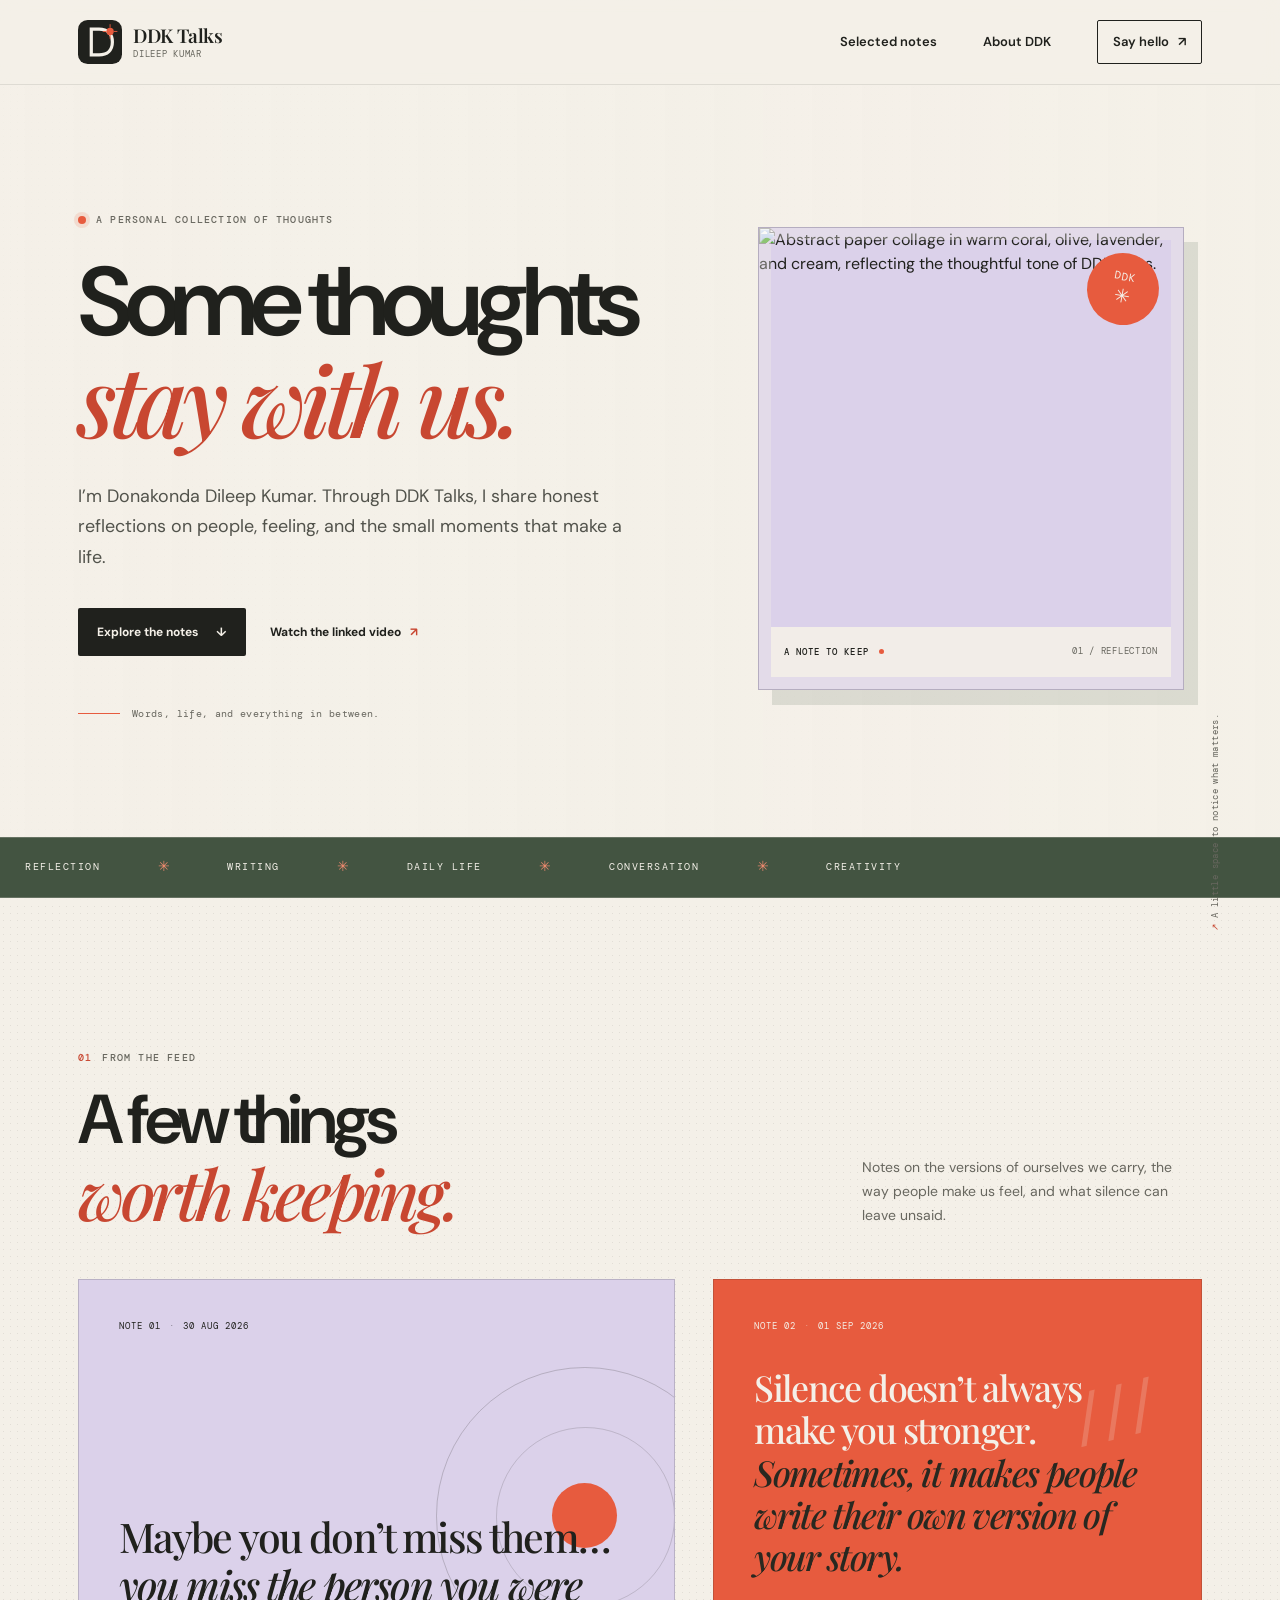
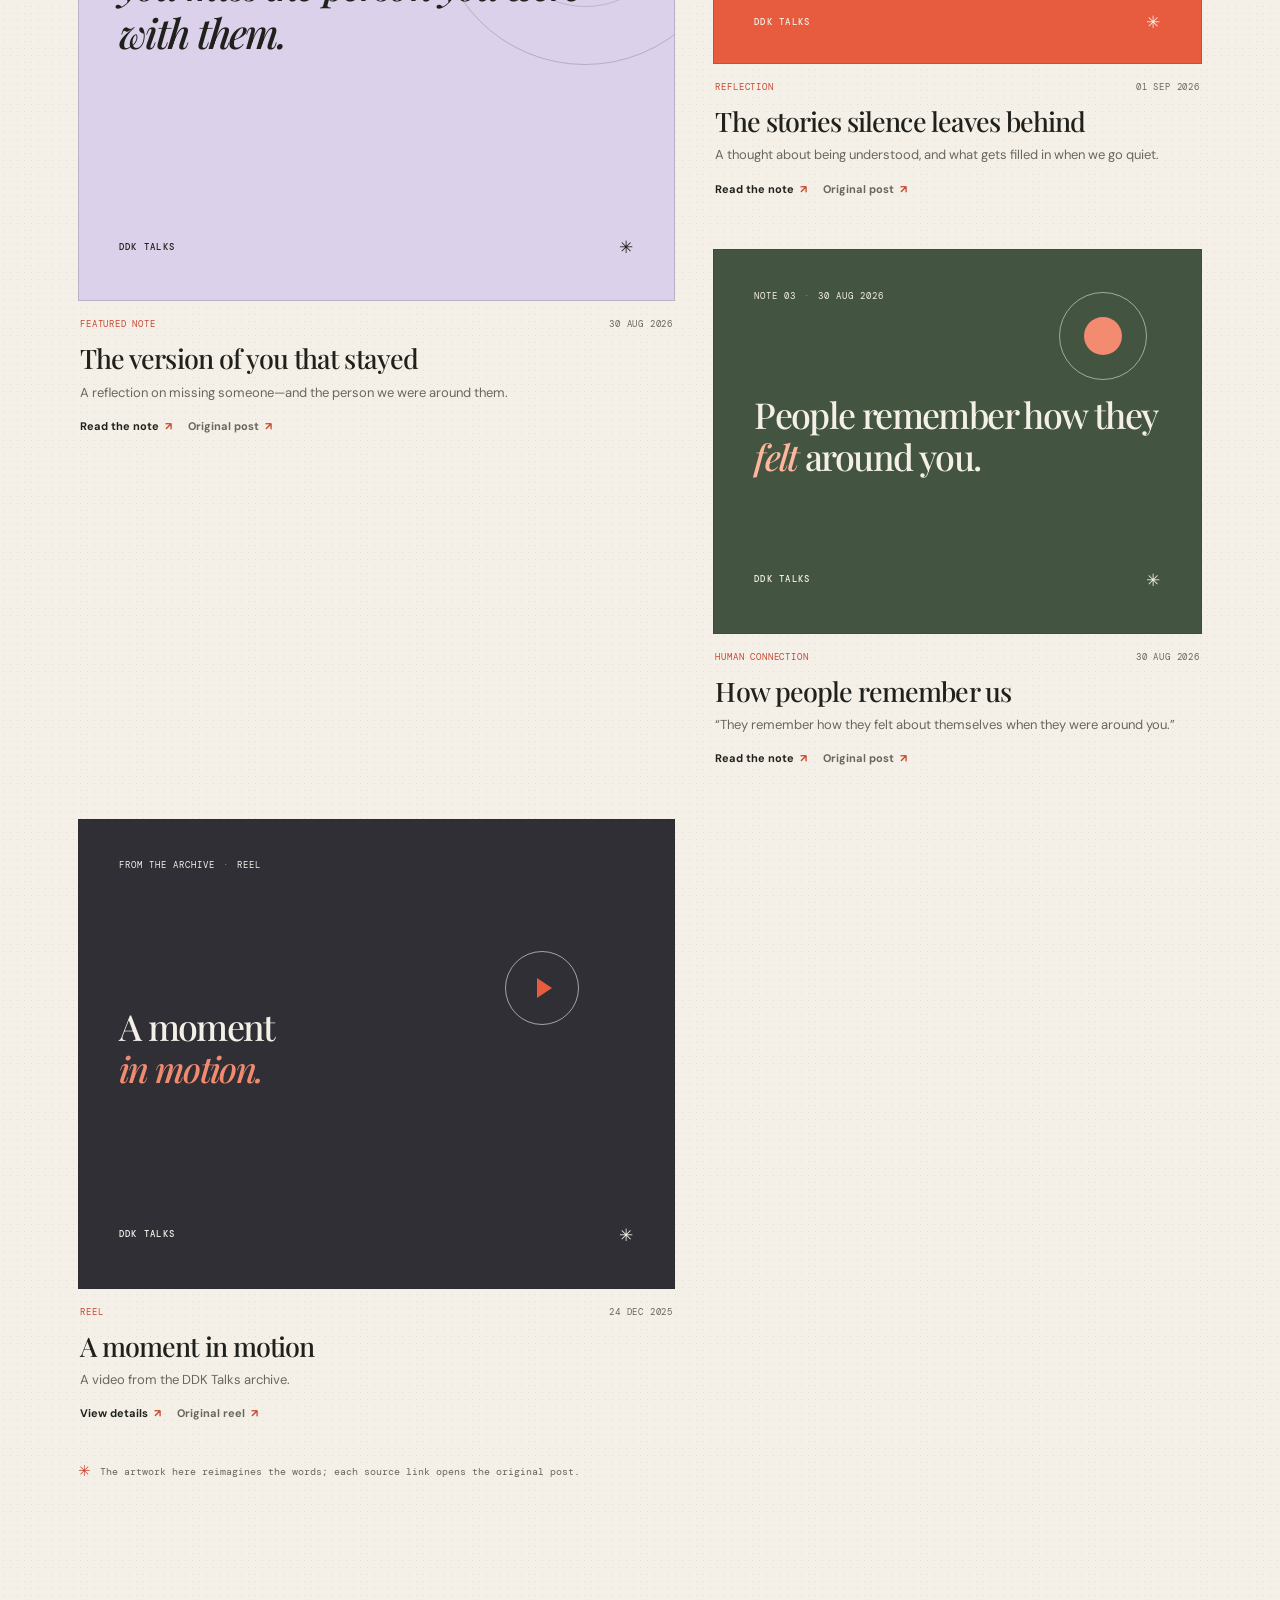
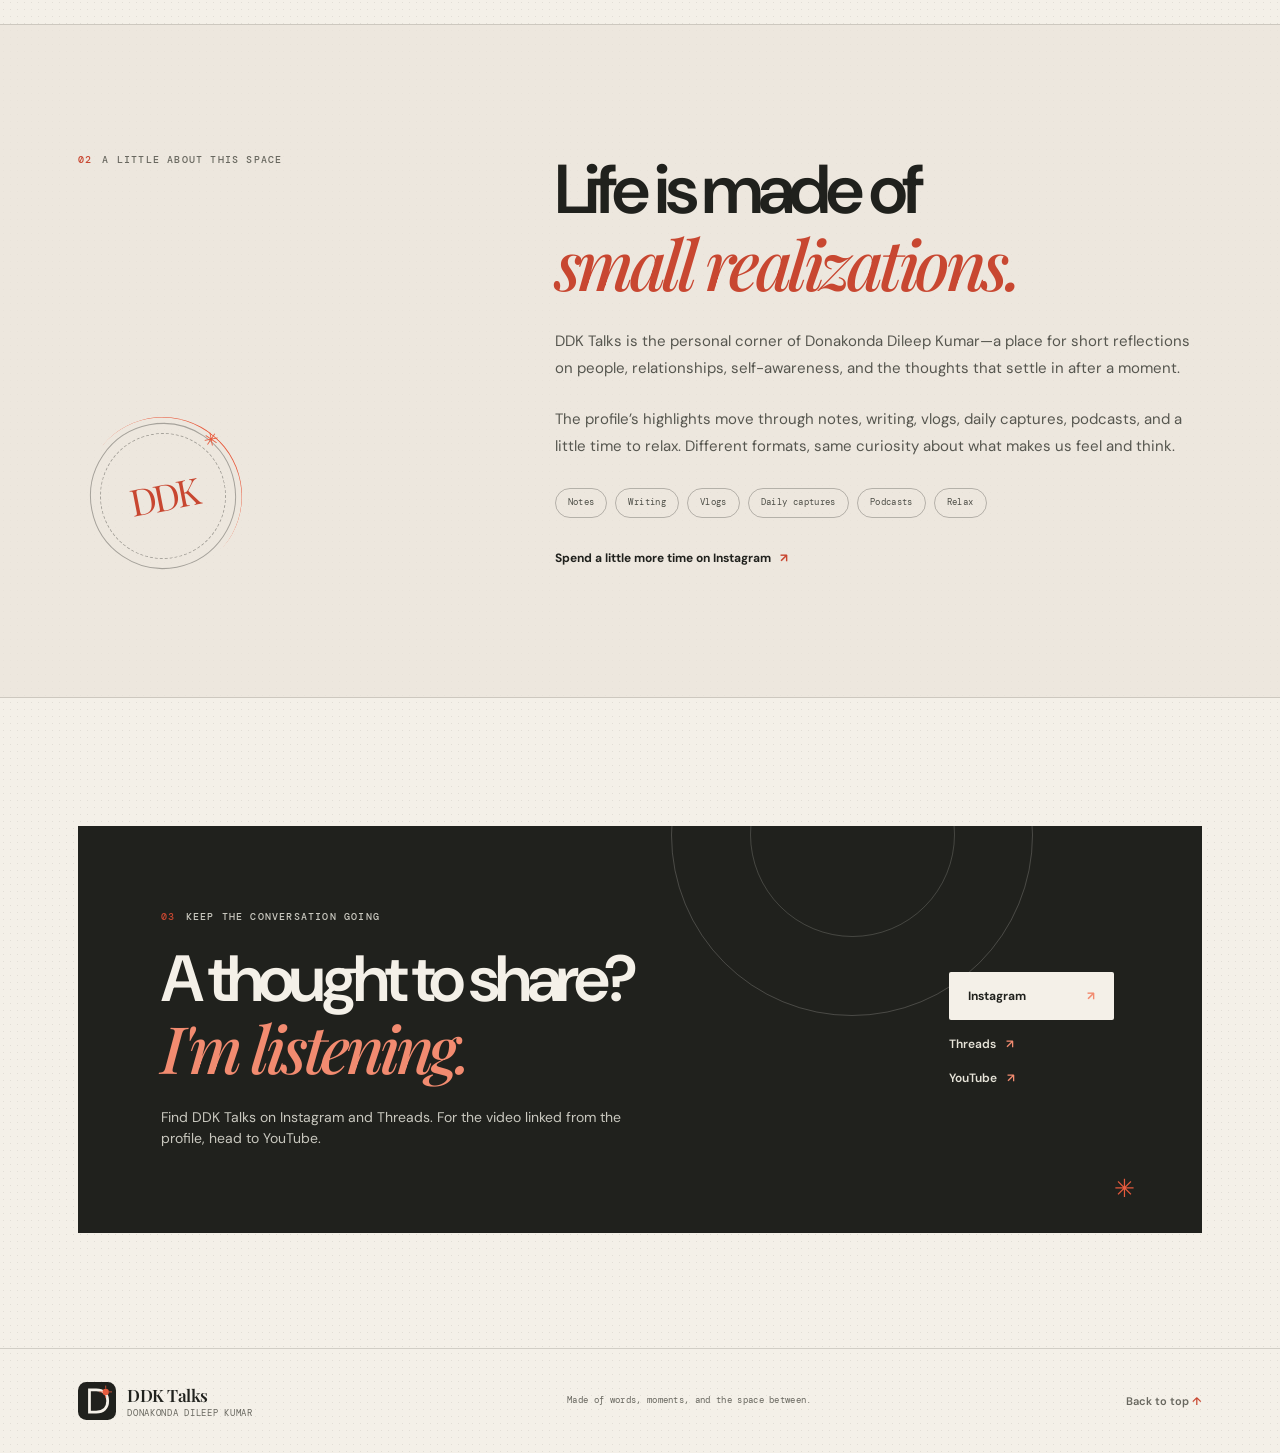
==== commit 8c98286b: "Fix GitHub Pages asset paths to be repository-relative instead of root-relative" ====
--- a/index.html
+++ b/index.html
@@ -12,12 +12,12 @@
     <meta property="og:title" content="DDK Talks | Dileep Kumar — Notes on Life" />
     <meta property="og:description" content="A personal collection of reflections, visual notes, everyday moments, and conversations by Donakonda Dileep Kumar." />
     <meta name="twitter:card" content="summary" />
-    <link rel="icon" href="/assets/ddk-mark.svg" type="image/svg+xml" />
+    <link rel="icon" href="./assets/ddk-mark.svg" type="image/svg+xml" />
     <link rel="preconnect" href="https://fonts.googleapis.com" />
     <link rel="preconnect" href="https://fonts.gstatic.com" crossorigin />
     <link href="https://fonts.googleapis.com/css2?family=DM+Mono:wght@400;500&family=DM+Sans:wght@400;500;600;700&family=Playfair+Display:ital,wght@0,500;0,600;1,500;1,600&display=swap" rel="stylesheet" />
-    <link rel="stylesheet" href="/styles.css" />
-    <script src="/main.js" defer></script>
+    <link rel="stylesheet" href="./styles.css" />
+    <script src="./main.js" defer></script>
   </head>
   <body>
     <a class="skip-link" href="#main-content">Skip to content</a>
@@ -25,7 +25,7 @@
     <header class="site-header">
       <div class="site-header__inner page-wrap">
         <a class="brand" href="#top" aria-label="DDK Talks home">
-          <img class="brand__mark" src="/assets/ddk-mark.svg" width="44" height="44" alt="" />
+          <img class="brand__mark" src="./assets/ddk-mark.svg" width="44" height="44" alt="" />
           <span class="brand__copy">
             <span class="brand__name">DDK Talks</span>
             <span class="brand__byline">Dileep Kumar</span>
@@ -52,7 +52,7 @@
           <p class="hero__intro">I’m Donakonda Dileep Kumar. Through DDK Talks, I share honest reflections on people, feeling, and the small moments that make a life.</p>
           <div class="hero__actions">
             <a class="button button--dark" href="#notes">Explore the notes <span aria-hidden="true">↓</span></a>
-            <a class="text-link" href="https://youtu.be/6BB3YRtzRxE?si=M79OpawjUB7ZJHTc" target="_blank" rel="noopener noreferrer">Watch the linked video <span aria-hidden="true">↗</span></a>
+            <a class="text-link" href="https://www.instagram.com/reel/DRhF4G2j5lS/?utm_source=ig_web_copy_link&mdxt=MzRlODBiNWFlZA==&srtk=MzRlODBiNWFlZA==" target="_blank" rel="noopener noreferrer">Watch the linked video <span aria-hidden="true">↗</span></a>
           </div>
           <div class="hero__signature">
             <span class="signature-line" aria-hidden="true"></span>
@@ -62,7 +62,7 @@
 
         <div class="hero__visual-wrap">
           <div class="hero__visual">
-            <img src="/manus-storage/async-images/3La3ly0ax4lcet0MIAqnLv/image-1.webp" alt="Abstract paper collage in warm coral, olive, lavender, and cream, reflecting the thoughtful tone of DDK Talks." fetchpriority="high" />
+            <img src="./manus-storage/async-images/3La3ly0ax4lcet0MIAqnLv/image-1.webp" alt="Abstract paper collage in warm coral, olive, lavender, and cream, reflecting the thoughtful tone of DDK Talks." />
             <div class="hero__visual-sticker" aria-hidden="true"><span>DDK</span><span>✳</span></div>
             <div class="hero__visual-caption">
               <span class="eyebrow">A NOTE TO KEEP</span>
@@ -76,7 +76,7 @@
 
       <div class="word-strip" aria-label="Themes from the DDK Talks profile">
         <div class="word-strip__track">
-          <span>REFLECTION</span><i aria-hidden="true">✳</i><span>WRITING</span><i aria-hidden="true">✳</i><span>DAILY LIFE</span><i aria-hidden="true">✳</i><span>CONVERSATION</span><i aria-hidden="true">✳</i><span>REFLECTION</span><i aria-hidden="true">✳</i><span>WRITING</span><i aria-hidden="true">✳</i><span>DAILY LIFE</span><i aria-hidden="true">✳</i><span>CONVERSATION</span><i aria-hidden="true">✳</i>
+          <span>REFLECTION</span><i aria-hidden="true">✳</i><span>WRITING</span><i aria-hidden="true">✳</i><span>DAILY LIFE</span><i aria-hidden="true">✳</i><span>CONVERSATION</span><i aria-hidden="true">✳</i><span>CREATIVITY</span>
         </div>
       </div>
 
@@ -181,8 +181,8 @@
           </div>
           <div class="about-section__copy">
             <h2 id="about-title">Life is made of<br /><em>small realizations.</em></h2>
-            <p>DDK Talks is the personal corner of Donakonda Dileep Kumar—a place for short reflections on people, relationships, self-awareness, and the thoughts that settle in after a moment has passed.</p>
-            <p>The profile’s highlights move through notes, writing, vlogs, daily captures, podcasts, and a little time to relax. Different formats, same curiosity about what makes us feel and remember.</p>
+            <p>DDK Talks is the personal corner of Donakonda Dileep Kumar—a place for short reflections on people, relationships, self-awareness, and the thoughts that settle in after a moment.</p>
+            <p>The profile’s highlights move through notes, writing, vlogs, daily captures, podcasts, and a little time to relax. Different formats, same curiosity about what makes us feel and think.</p>
             <div class="topic-list" aria-label="Topics and formats from the profile">
               <span>Notes</span><span>Writing</span><span>Vlogs</span><span>Daily captures</span><span>Podcasts</span><span>Relax</span>
             </div>
@@ -202,7 +202,7 @@
           <div class="contact-section__links">
             <a class="button button--paper" href="https://www.instagram.com/ddktalks/" target="_blank" rel="noopener noreferrer">Instagram <span aria-hidden="true">↗</span></a>
             <a href="https://www.threads.com/@ddktalks" target="_blank" rel="noopener noreferrer">Threads <span aria-hidden="true">↗</span></a>
-            <a href="https://youtu.be/6BB3YRtzRxE?si=M79OpawjUB7ZJHTc" target="_blank" rel="noopener noreferrer">YouTube <span aria-hidden="true">↗</span></a>
+            <a href="https://www.youtube.com/watch?v=F2Qv3GId5-w" target="_blank" rel="noopener noreferrer">YouTube <span aria-hidden="true">↗</span></a>
           </div>
         </div>
       </section>
@@ -210,7 +210,7 @@
 
     <footer class="site-footer page-wrap">
       <a class="brand brand--footer" href="#top" aria-label="DDK Talks, back to top">
-        <img class="brand__mark" src="/assets/ddk-mark.svg" width="38" height="38" alt="" />
+        <img class="brand__mark" src="./assets/ddk-mark.svg" width="38" height="38" alt="" />
         <span class="brand__copy"><span class="brand__name">DDK Talks</span><span class="brand__byline">Donakonda Dileep Kumar</span></span>
       </a>
       <p>Made of words, moments, and the space between.</p>
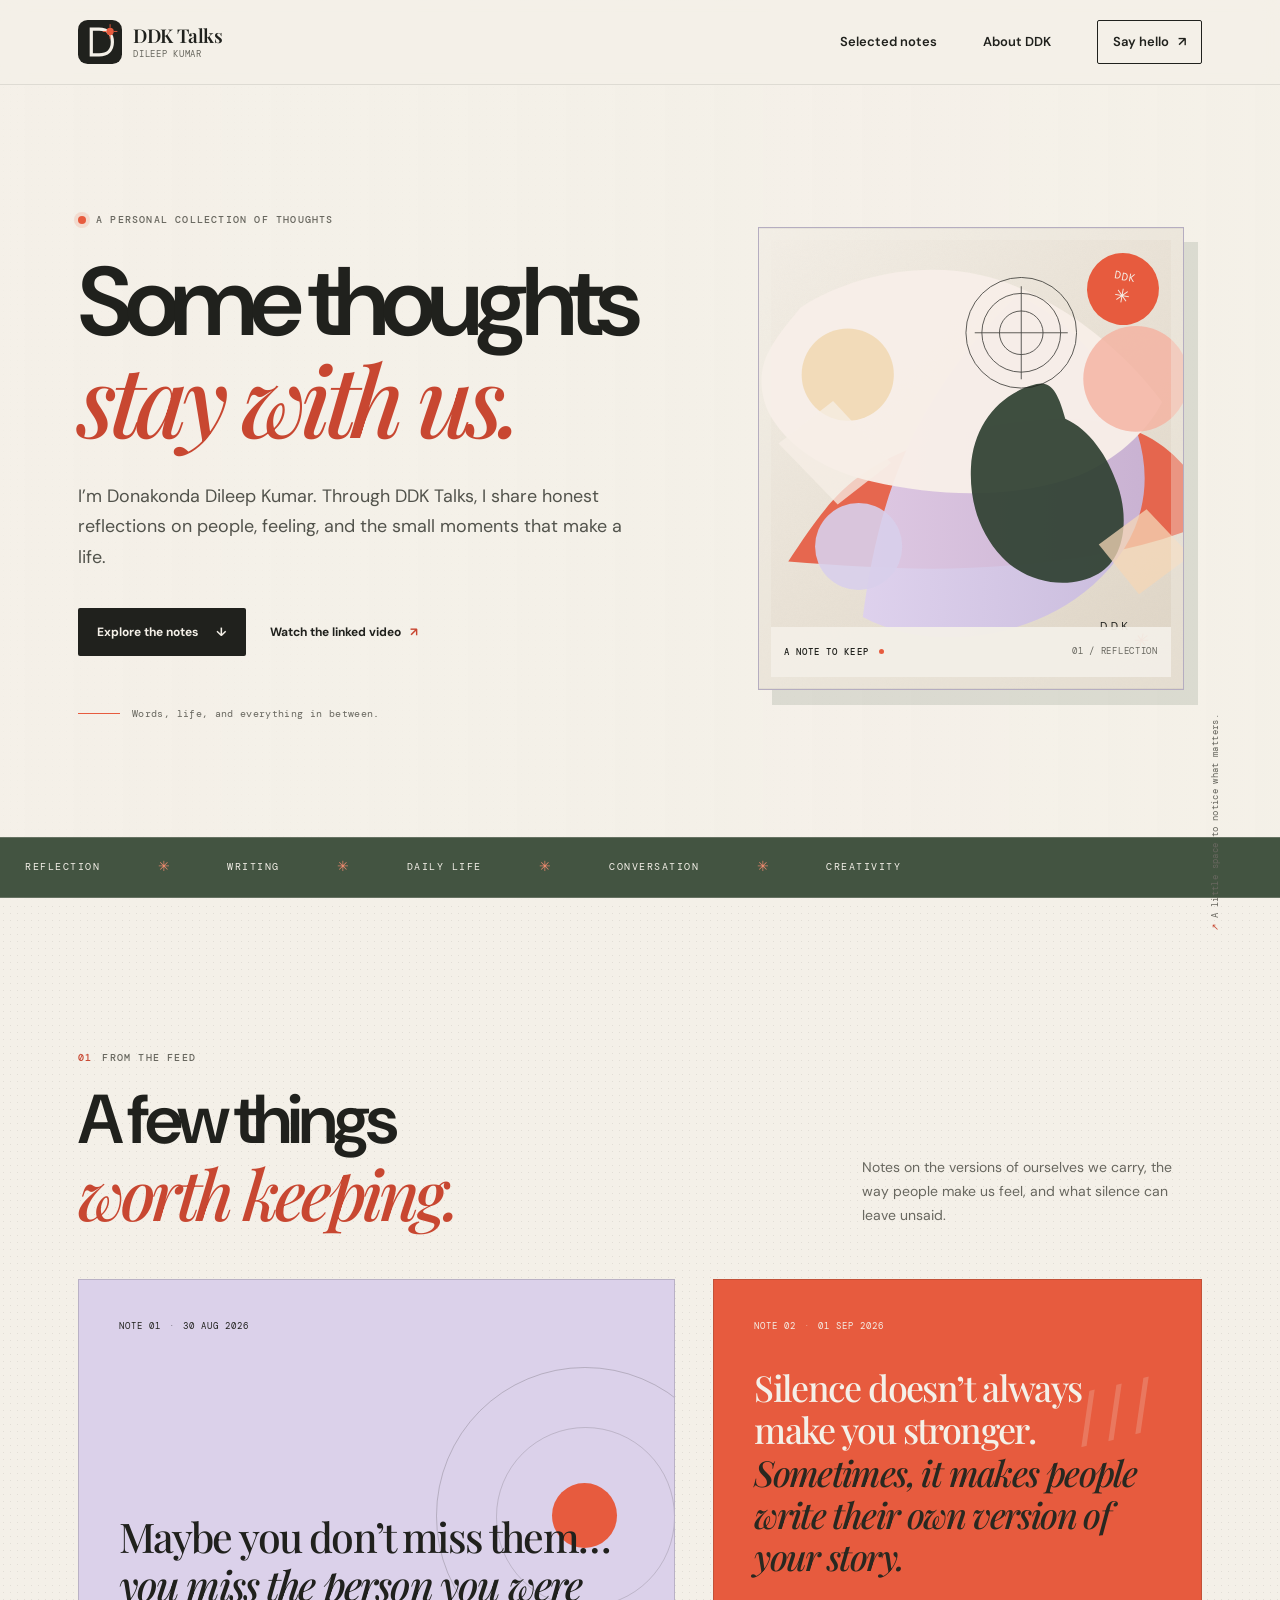
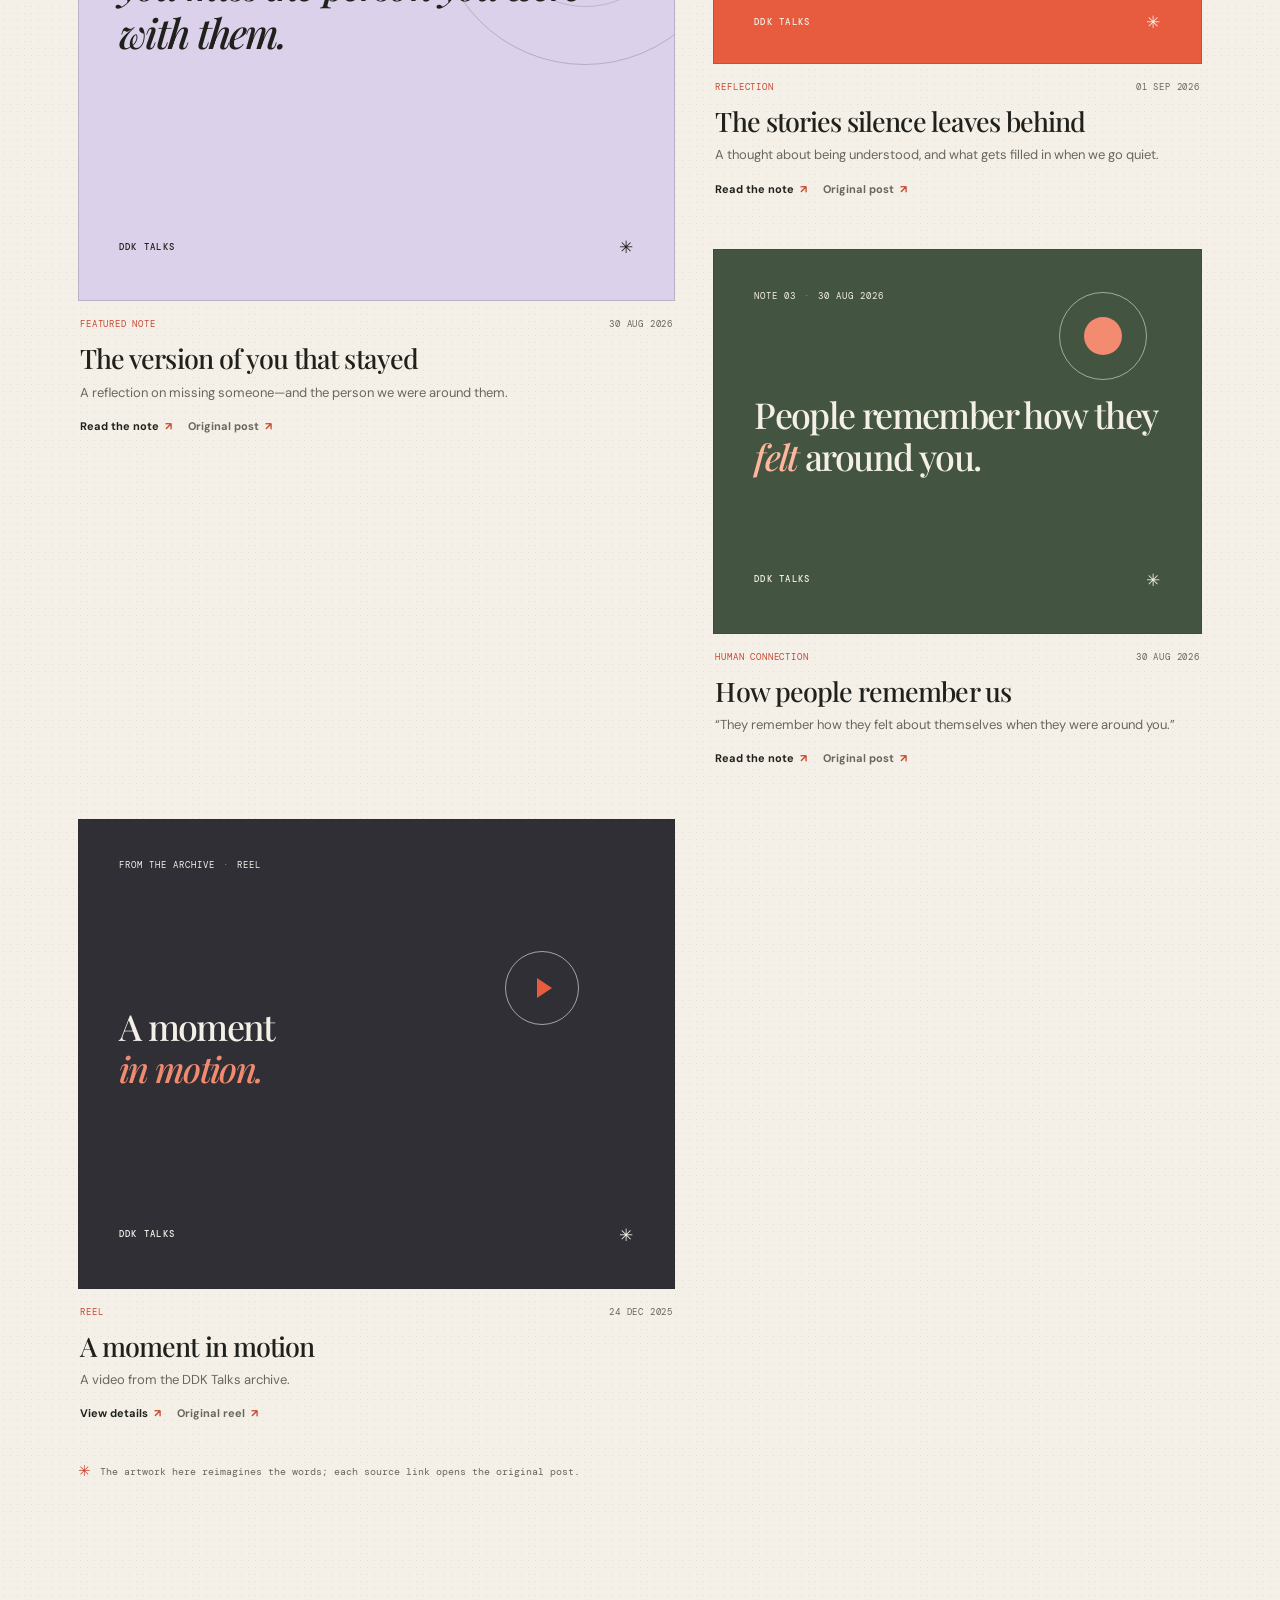
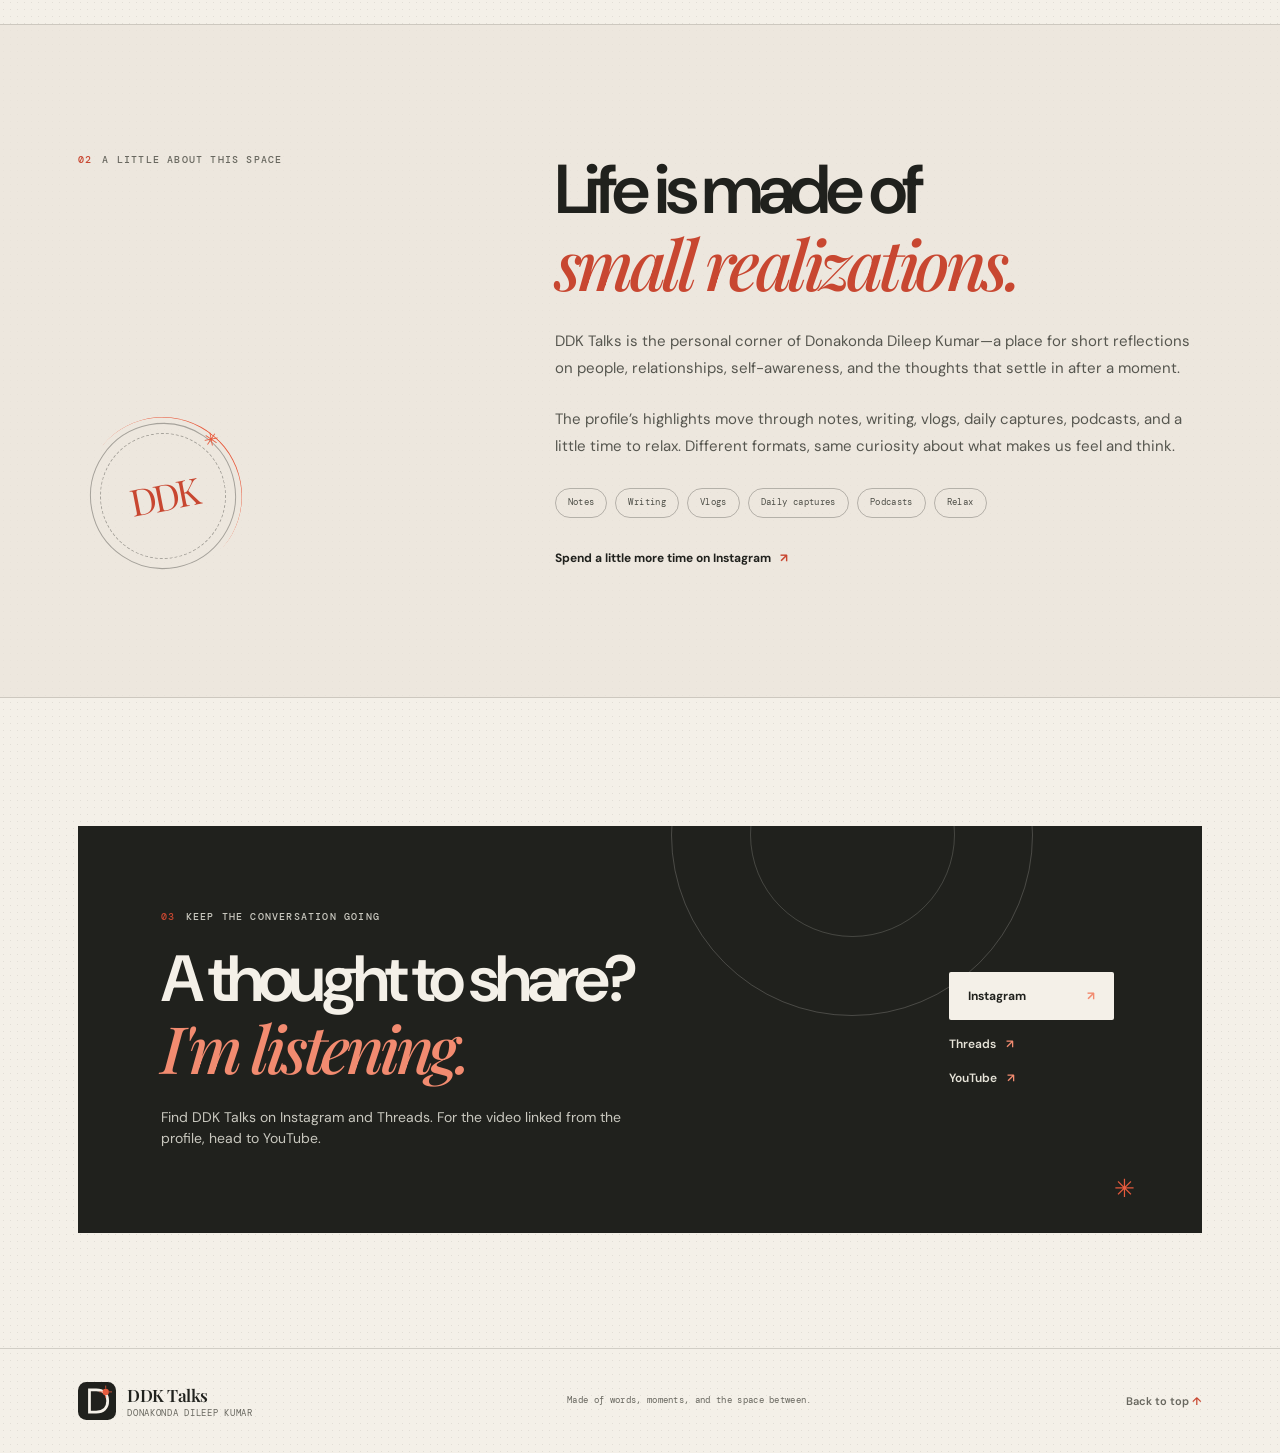
==== commit 27992bfc: "Fix GitHub Pages asset URLs to be relative and replace the missing hero image with a local SVG asset" ====
--- a/index.html
+++ b/index.html
@@ -12,6 +12,7 @@
     <meta property="og:title" content="DDK Talks | Dileep Kumar — Notes on Life" />
     <meta property="og:description" content="A personal collection of reflections, visual notes, everyday moments, and conversations by Donakonda Dileep Kumar." />
     <meta name="twitter:card" content="summary" />
+
     <link rel="icon" href="./assets/ddk-mark.svg" type="image/svg+xml" />
     <link rel="preconnect" href="https://fonts.googleapis.com" />
     <link rel="preconnect" href="https://fonts.gstatic.com" crossorigin />
@@ -62,7 +63,7 @@
 
         <div class="hero__visual-wrap">
           <div class="hero__visual">
-            <img src="./manus-storage/async-images/3La3ly0ax4lcet0MIAqnLv/image-1.webp" alt="Abstract paper collage in warm coral, olive, lavender, and cream, reflecting the thoughtful tone of DDK Talks." />
+            <img src="./assets/hero-art.svg" alt="Abstract paper collage in warm coral, olive, lavender, and cream, reflecting the thoughtful tone of DDK Talks." />
             <div class="hero__visual-sticker" aria-hidden="true"><span>DDK</span><span>✳</span></div>
             <div class="hero__visual-caption">
               <span class="eyebrow">A NOTE TO KEEP</span>
